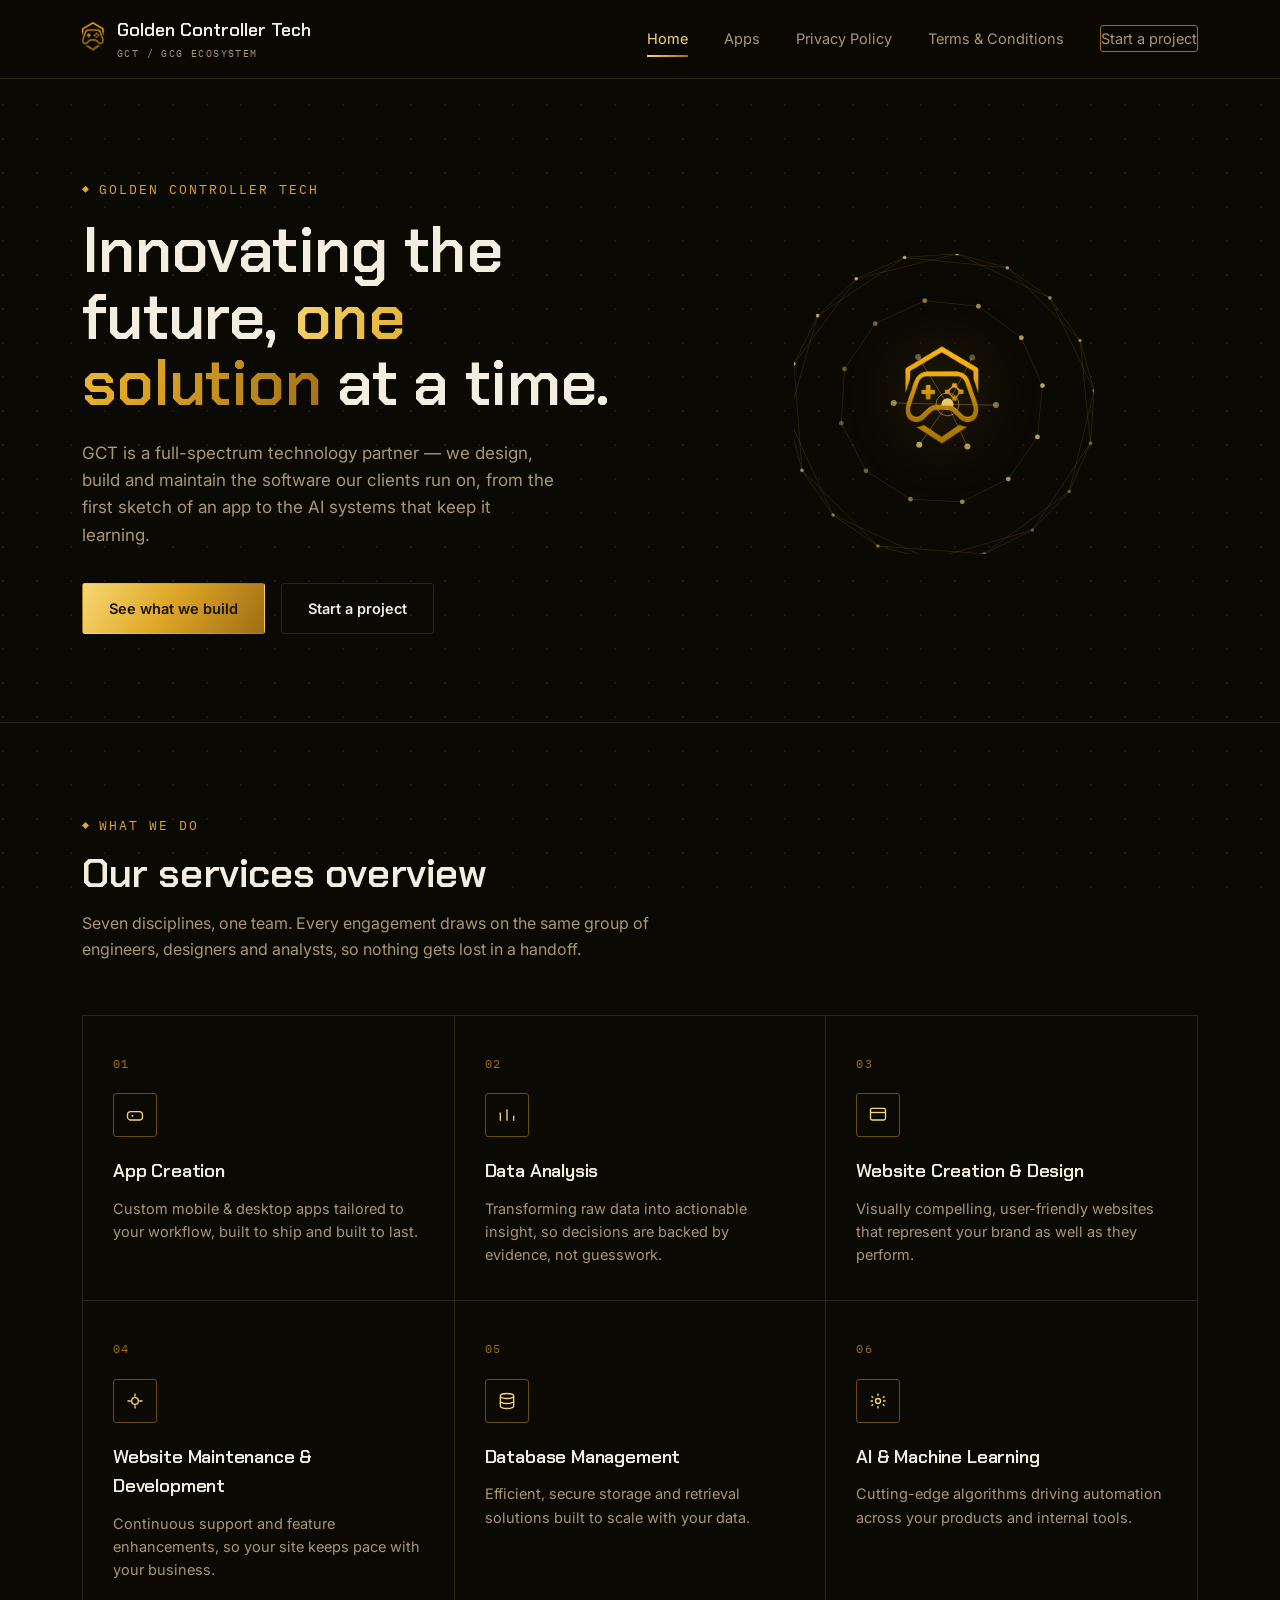
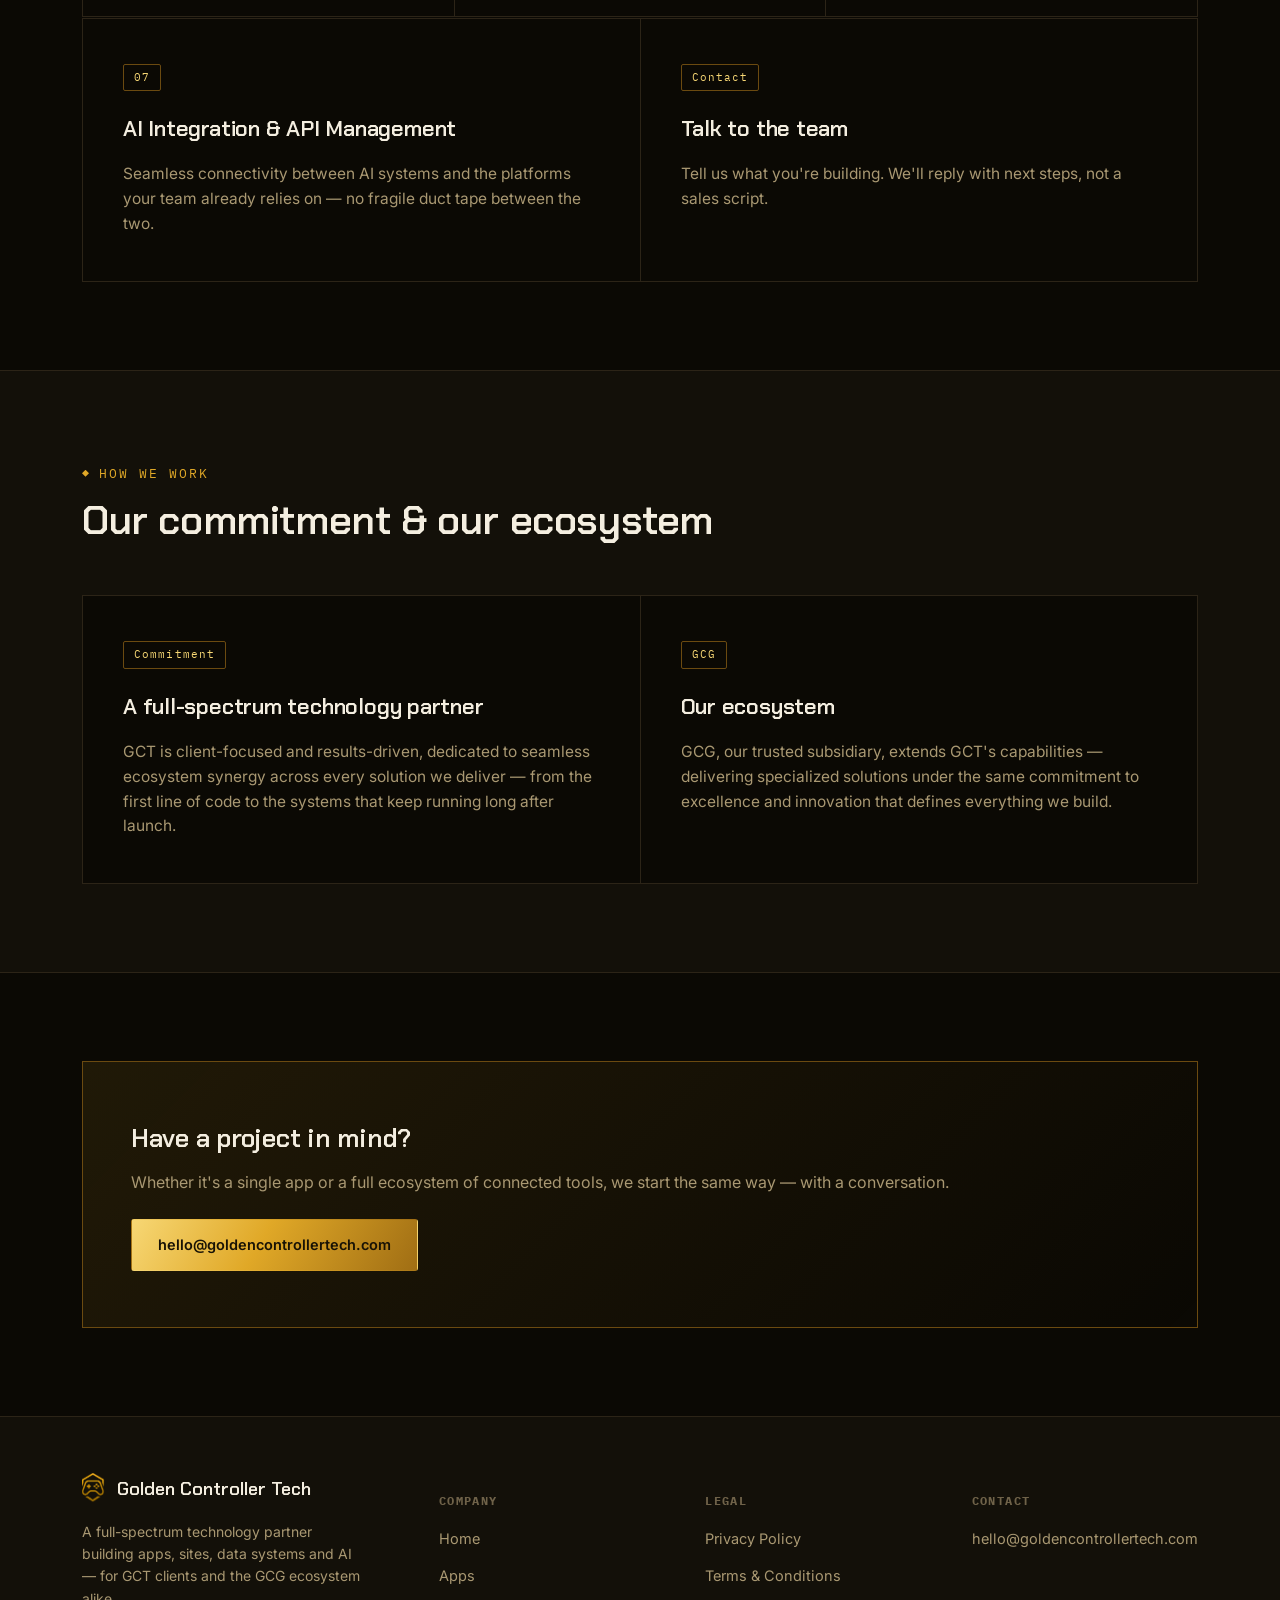
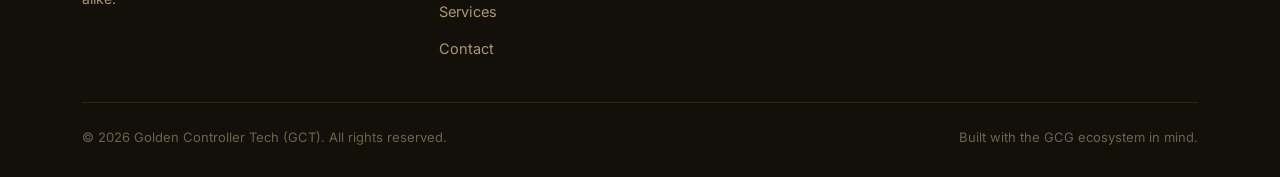
==== index.html @ 51c5464f "Initial site upload" ====
<!DOCTYPE html>
<html lang="en">
<head>
<meta charset="UTF-8">
<meta name="viewport" content="width=device-width, initial-scale=1.0">
<title>Golden Controller Tech — Innovating the Future, One Solution at a Time</title>
<meta name="description" content="Golden Controller Tech (GCT) is a full-spectrum technology partner building apps, websites, data systems and AI solutions.">
<link rel="icon" href="assets/mark.png">
<link rel="preconnect" href="https://fonts.googleapis.com">
<link href="https://fonts.googleapis.com/css2?family=Chakra+Petch:wght@500;600;700&family=Inter:wght@400;500;600;700&family=IBM+Plex+Mono:wght@400;500&display=swap" rel="stylesheet">
<link rel="stylesheet" href="style.css">
</head>
<body>

<header class="site-header">
  <nav class="nav">
    <a href="index.html" class="brand">
      <img src="assets/mark.png" alt="GCT mark">
      <span>Golden Controller Tech<span class="brand-sub">GCT / GCG ECOSYSTEM</span></span>
    </a>
    <button class="nav-toggle" aria-label="Toggle menu" aria-expanded="false">☰</button>
    <ul class="nav-links">
      <li><a href="index.html" class="active">Home</a></li>
      <li><a href="apps.html">Apps</a></li>
      <li><a href="privacy.html">Privacy Policy</a></li>
      <li><a href="terms.html">Terms &amp; Conditions</a></li>
      <li><a href="#contact" class="nav-cta">Start a project</a></li>
    </ul>
  </nav>
</header>

<main>

  <!-- HERO -->
  <section class="hero">
    <div class="container hero-grid">
      <div class="hero-copy">
        <span class="eyebrow">Golden Controller Tech</span>
        <h1>Innovating the future, <em>one solution</em> at a time.</h1>
        <p>GCT is a full-spectrum technology partner — we design, build and maintain the software our clients run on, from the first sketch of an app to the AI systems that keep it learning.</p>
        <div class="hero-actions">
          <a href="apps.html" class="btn btn-primary">See what we build</a>
          <a href="#contact" class="btn btn-ghost">Start a project</a>
        </div>
      </div>
      <div class="hero-stage" aria-hidden="true">
        <canvas id="lattice"></canvas>
        <img src="assets/mark.png" alt="" class="stage-mark">
      </div>
    </div>
  </section>

  <!-- SERVICES -->
  <section class="section" id="services">
    <div class="container">
      <div class="section-head reveal">
        <span class="eyebrow">What we do</span>
        <h2>Our services overview</h2>
        <p>Seven disciplines, one team. Every engagement draws on the same group of engineers, designers and analysts, so nothing gets lost in a handoff.</p>
      </div>

      <div class="card-grid reveal">
        <div class="card">
          <span class="card-index">01</span>
          <div class="card-icon">
            <svg width="20" height="20" viewBox="0 0 24 24" fill="none" stroke="currentColor" stroke-width="1.6"><rect x="3" y="8" width="18" height="10" rx="4"/><path d="M8 13h2M9 12v2M15 13h.01M17.5 11.5h.01"/></svg>
          </div>
          <h3>App Creation</h3>
          <p>Custom mobile &amp; desktop apps tailored to your workflow, built to ship and built to last.</p>
        </div>
        <div class="card">
          <span class="card-index">02</span>
          <div class="card-icon">
            <svg width="20" height="20" viewBox="0 0 24 24" fill="none" stroke="currentColor" stroke-width="1.6"><path d="M4 19V9M12 19V5M20 19v-6"/></svg>
          </div>
          <h3>Data Analysis</h3>
          <p>Transforming raw data into actionable insight, so decisions are backed by evidence, not guesswork.</p>
        </div>
        <div class="card">
          <span class="card-index">03</span>
          <div class="card-icon">
            <svg width="20" height="20" viewBox="0 0 24 24" fill="none" stroke="currentColor" stroke-width="1.6"><rect x="3" y="4" width="18" height="14" rx="2"/><path d="M3 9h18"/></svg>
          </div>
          <h3>Website Creation &amp; Design</h3>
          <p>Visually compelling, user-friendly websites that represent your brand as well as they perform.</p>
        </div>
        <div class="card">
          <span class="card-index">04</span>
          <div class="card-icon">
            <svg width="20" height="20" viewBox="0 0 24 24" fill="none" stroke="currentColor" stroke-width="1.6"><path d="M12 3v4M12 17v4M3 12h4M17 12h4"/><circle cx="12" cy="12" r="4"/></svg>
          </div>
          <h3>Website Maintenance &amp; Development</h3>
          <p>Continuous support and feature enhancements, so your site keeps pace with your business.</p>
        </div>
        <div class="card">
          <span class="card-index">05</span>
          <div class="card-icon">
            <svg width="20" height="20" viewBox="0 0 24 24" fill="none" stroke="currentColor" stroke-width="1.6"><ellipse cx="12" cy="6" rx="8" ry="3"/><path d="M4 6v6c0 1.7 3.6 3 8 3s8-1.3 8-3V6M4 12v6c0 1.7 3.6 3 8 3s8-1.3 8-3v-6"/></svg>
          </div>
          <h3>Database Management</h3>
          <p>Efficient, secure storage and retrieval solutions built to scale with your data.</p>
        </div>
        <div class="card">
          <span class="card-index">06</span>
          <div class="card-icon">
            <svg width="20" height="20" viewBox="0 0 24 24" fill="none" stroke="currentColor" stroke-width="1.6"><circle cx="12" cy="12" r="3"/><path d="M12 3v3M12 18v3M4.2 6.2l2 2M17.8 15.8l2 2M3 12h3M18 12h3M4.2 17.8l2-2M17.8 8.2l2-2"/></svg>
          </div>
          <h3>AI &amp; Machine Learning</h3>
          <p>Cutting-edge algorithms driving automation across your products and internal tools.</p>
        </div>
      </div>

      <div class="split reveal" style="margin-top:1px;">
        <div class="split-panel">
          <span class="tag">07</span>
          <h3>AI Integration &amp; API Management</h3>
          <p>Seamless connectivity between AI systems and the platforms your team already relies on — no fragile duct tape between the two.</p>
        </div>
        <div class="split-panel">
          <span class="tag">Contact</span>
          <h3>Talk to the team</h3>
          <p>Tell us what you're building. We'll reply with next steps, not a sales script.</p>
        </div>
      </div>
    </div>
  </section>

  <!-- ECOSYSTEM -->
  <section class="section section-alt" id="ecosystem">
    <div class="container">
      <div class="section-head reveal">
        <span class="eyebrow">How we work</span>
        <h2>Our commitment &amp; our ecosystem</h2>
      </div>
      <div class="split reveal">
        <div class="split-panel">
          <span class="tag">Commitment</span>
          <h3>A full-spectrum technology partner</h3>
          <p>GCT is client-focused and results-driven, dedicated to seamless ecosystem synergy across every solution we deliver — from the first line of code to the systems that keep running long after launch.</p>
        </div>
        <div class="split-panel">
          <span class="tag">GCG</span>
          <h3>Our ecosystem</h3>
          <p>GCG, our trusted subsidiary, extends GCT's capabilities — delivering specialized solutions under the same commitment to excellence and innovation that defines everything we build.</p>
        </div>
      </div>
    </div>
  </section>

  <!-- CTA -->
  <section class="section" id="contact">
    <div class="container">
      <div class="cta-banner reveal">
        <div>
          <h3>Have a project in mind?</h3>
          <p>Whether it's a single app or a full ecosystem of connected tools, we start the same way — with a conversation.</p>
        </div>
        <a href="mailto:hello@goldencontrollertech.com" class="btn btn-primary">hello@goldencontrollertech.com</a>
      </div>
    </div>
  </section>

</main>

<footer class="site-footer">
  <div class="container">
    <div class="footer-top">
      <div class="footer-brand">
        <a href="index.html" class="brand"><img src="assets/mark.png" alt="GCT mark"><span>Golden Controller Tech</span></a>
        <p>A full-spectrum technology partner building apps, sites, data systems and AI — for GCT clients and the GCG ecosystem alike.</p>
      </div>
      <div class="footer-col">
        <h5>Company</h5>
        <ul>
          <li><a href="index.html">Home</a></li>
          <li><a href="apps.html">Apps</a></li>
          <li><a href="index.html#services">Services</a></li>
          <li><a href="index.html#contact">Contact</a></li>
        </ul>
      </div>
      <div class="footer-col">
        <h5>Legal</h5>
        <ul>
          <li><a href="privacy.html">Privacy Policy</a></li>
          <li><a href="terms.html">Terms &amp; Conditions</a></li>
        </ul>
      </div>
      <div class="footer-col">
        <h5>Contact</h5>
        <ul>
          <li><a href="mailto:hello@goldencontrollertech.com">hello@goldencontrollertech.com</a></li>
        </ul>
      </div>
    </div>
    <div class="footer-bottom">
      <p>© 2026 Golden Controller Tech (GCT). All rights reserved.</p>
      <p>Built with the GCG ecosystem in mind.</p>
    </div>
  </div>
</footer>

<script src="script.js"></script>
</body>
</html>
---- style.css ----
/* ==========================================================================
   Golden Controller Tech — design tokens
   ========================================================================== */
:root{
  --bg:            #0b0904;
  --bg-alt:        #131009;
  --bg-raise:      #1b1610;
  --line:          #2c2417;
  --gold-1:        #f7d774;
  --gold-2:        #e0a827;
  --gold-3:        #a06e14;
  --gold-deep:     #6b4a10;
  --cream:         #f4eee0;
  --muted:         #a99872;
  --muted-dim:     #6f6249;
  --ok:            #d7b45a;

  --font-display:  'Chakra Petch', 'Space Grotesk', sans-serif;
  --font-body:     'Inter', -apple-system, BlinkMacSystemFont, sans-serif;
  --font-mono:     'IBM Plex Mono', monospace;

  --gold-gradient: linear-gradient(120deg, var(--gold-1) 0%, var(--gold-2) 45%, var(--gold-3) 100%);
  --container: 1180px;
}

*,*::before,*::after{ box-sizing:border-box; }
html{ scroll-behavior:smooth; }
body{
  margin:0;
  background:var(--bg);
  color:var(--cream);
  font-family:var(--font-body);
  font-size:16px;
  line-height:1.6;
  -webkit-font-smoothing:antialiased;
  overflow-x:hidden;
}
body::before{
  content:"";
  position:fixed; inset:0;
  background-image:
    radial-gradient(circle at 3px 3px, rgba(224,168,39,0.10) 1.2px, transparent 1.2px);
  background-size:34px 34px;
  pointer-events:none;
  z-index:0;
}
img{ max-width:100%; display:block; }
a{ color:inherit; text-decoration:none; }
h1,h2,h3,h4{
  font-family:var(--font-display);
  font-weight:600;
  letter-spacing:-0.01em;
  margin:0;
  color:var(--cream);
}
p{ margin:0; }
ul{ margin:0; padding:0; }
.container{
  max-width:var(--container);
  margin:0 auto;
  padding:0 32px;
  position:relative;
  z-index:1;
}
::selection{ background:var(--gold-2); color:#1a1305; }
:focus-visible{
  outline:2px solid var(--gold-1);
  outline-offset:3px;
  border-radius:2px;
}

/* Reduced motion */
@media (prefers-reduced-motion: reduce){
  *{ animation-duration:0.01ms !important; animation-iteration-count:1 !important; transition-duration:0.01ms !important; scroll-behavior:auto !important; }
}

/* ---------- eyebrow / labels ---------- */
.eyebrow{
  font-family:var(--font-mono);
  font-size:12.5px;
  letter-spacing:0.16em;
  text-transform:uppercase;
  color:var(--gold-2);
  display:inline-flex;
  align-items:center;
  gap:10px;
}
.eyebrow::before{
  content:"";
  width:7px; height:7px;
  background:var(--gold-2);
  clip-path:polygon(50% 0,100% 50%,50% 100%,0 50%);
  display:inline-block;
}

/* ---------- header ---------- */
.site-header{
  position:sticky; top:0; z-index:50;
  background:rgba(11,9,4,0.82);
  backdrop-filter:blur(10px);
  border-bottom:1px solid var(--line);
}
.nav{
  display:flex;
  align-items:center;
  justify-content:space-between;
  padding:16px 32px;
  max-width:var(--container);
  margin:0 auto;
}
.brand{
  display:flex; align-items:center; gap:12px;
  font-family:var(--font-display);
  font-size:18px;
  font-weight:600;
  color:var(--cream);
}
.brand img{ height:34px; width:auto; }
.brand .brand-sub{
  display:block;
  font-family:var(--font-mono);
  font-size:10px;
  letter-spacing:0.14em;
  color:var(--muted);
  font-weight:400;
  margin-top:1px;
}
.nav-links{
  display:flex;
  gap:36px;
  list-style:none;
  align-items:center;
}
.nav-links a{
  font-size:14.5px;
  color:var(--muted);
  position:relative;
  padding:4px 0;
  transition:color .2s ease;
}
.nav-links a:hover{ color:var(--cream); }
.nav-links a.active{ color:var(--gold-1); }
.nav-links a.active::after{
  content:"";
  position:absolute; left:0; right:0; bottom:-6px;
  height:2px; background:var(--gold-gradient);
}
.nav-cta{
  border:1px solid var(--gold-3);
  padding:9px 18px;
  border-radius:3px;
  font-size:13.5px;
  color:var(--gold-1);
  transition:all .2s ease;
  white-space:nowrap;
}
.nav-cta:hover{ background:var(--gold-2); color:#171205; border-color:var(--gold-2); }
.nav-toggle{
  display:none;
  background:none; border:1px solid var(--line); border-radius:3px;
  width:40px; height:40px;
  color:var(--cream);
  cursor:pointer;
  align-items:center; justify-content:center;
}

@media (max-width:860px){
  .nav-toggle{ display:flex; }
  .nav-links{
    position:fixed; top:67px; left:0; right:0;
    background:var(--bg-alt);
    border-bottom:1px solid var(--line);
    flex-direction:column;
    align-items:flex-start;
    gap:0;
    padding:8px 32px 20px;
    transform:translateY(-8px);
    opacity:0;
    pointer-events:none;
    transition:all .22s ease;
  }
  .nav-links.open{ transform:translateY(0); opacity:1; pointer-events:auto; }
  .nav-links li{ width:100%; }
  .nav-links a{ display:block; padding:12px 0; border-bottom:1px solid var(--line); width:100%; }
  .nav-links .nav-cta{ margin-top:14px; display:inline-block; }
}

/* ---------- buttons ---------- */
.btn{
  display:inline-flex;
  align-items:center;
  gap:9px;
  padding:13px 26px;
  border-radius:3px;
  font-size:14.5px;
  font-weight:600;
  cursor:pointer;
  border:1px solid transparent;
  transition:transform .18s ease, box-shadow .18s ease, background .18s ease, color .18s ease;
}
.btn-primary{
  background:var(--gold-gradient);
  color:#181205;
}
.btn-primary:hover{ transform:translateY(-2px); box-shadow:0 10px 30px -8px rgba(224,168,39,0.55); }
.btn-ghost{
  border-color:var(--line);
  color:var(--cream);
}
.btn-ghost:hover{ border-color:var(--gold-3); color:var(--gold-1); }

/* ---------- hero node lattice (signature element) ---------- */
.hero{
  position:relative;
  padding:96px 0 88px;
  overflow:hidden;
  border-bottom:1px solid var(--line);
}
.hero-grid{
  display:grid;
  grid-template-columns:1.05fr 0.95fr;
  gap:48px;
  align-items:center;
}
.hero-copy h1{
  font-size:clamp(38px,5vw,64px);
  line-height:1.04;
  margin:18px 0 22px;
}
.hero-copy h1 em{
  font-style:normal;
  background:var(--gold-gradient);
  -webkit-background-clip:text;
  background-clip:text;
  color:transparent;
}
.hero-copy p{
  color:var(--muted);
  font-size:17px;
  max-width:480px;
  margin-bottom:34px;
}
.hero-actions{ display:flex; gap:16px; flex-wrap:wrap; }
.hero-stage{
  position:relative;
  aspect-ratio:1/1;
  max-width:460px;
  margin:0 auto;
}
.hero-stage canvas{ width:100%; height:100%; display:block; }
.hero-stage .stage-mark{
  position:absolute; top:50%; left:50%;
  transform:translate(-50%,-50%);
  width:26%;
  filter:drop-shadow(0 0 30px rgba(224,168,39,0.35));
}

@media (max-width:900px){
  .hero-grid{ grid-template-columns:1fr; }
  .hero-stage{ order:-1; max-width:300px; }
}

/* ---------- section scaffolding ---------- */
.section{ padding:88px 0; }
.section-alt{ background:var(--bg-alt); border-top:1px solid var(--line); border-bottom:1px solid var(--line); }
.section-head{
  max-width:640px;
  margin-bottom:52px;
}
.section-head h2{
  font-size:clamp(28px,3.4vw,40px);
  margin-top:14px;
  line-height:1.12;
}
.section-head p{
  color:var(--muted);
  margin-top:16px;
  font-size:16px;
}

/* ---------- service / app cards ---------- */
.card-grid{
  display:grid;
  grid-template-columns:repeat(3,1fr);
  gap:1px;
  background:var(--line);
  border:1px solid var(--line);
}
.card{
  background:var(--bg);
  padding:34px 30px;
  transition:background .2s ease;
  position:relative;
}
.card:hover{ background:var(--bg-raise); }
.card .card-index{
  font-family:var(--font-mono);
  font-size:12px;
  color:var(--gold-3);
  letter-spacing:0.1em;
}
.card .card-icon{
  width:44px; height:44px;
  margin:18px 0 20px;
  border:1px solid var(--gold-deep);
  border-radius:3px;
  display:flex; align-items:center; justify-content:center;
  color:var(--gold-1);
}
.card h3{ font-size:18.5px; margin-bottom:10px; }
.card p{ color:var(--muted); font-size:14.5px; }

@media (max-width:860px){ .card-grid{ grid-template-columns:1fr 1fr; } }
@media (max-width:560px){ .card-grid{ grid-template-columns:1fr; } }

/* ---------- ecosystem / split panel ---------- */
.split{
  display:grid;
  grid-template-columns:1fr 1fr;
  gap:1px;
  background:var(--line);
  border:1px solid var(--line);
}
.split-panel{
  background:var(--bg);
  padding:44px 40px;
}
.split-panel h3{ font-size:22px; margin:14px 0 16px; }
.split-panel p{ color:var(--muted); font-size:15.5px; }
.split-panel .tag{
  display:inline-block;
  font-family:var(--font-mono);
  font-size:11px;
  letter-spacing:0.1em;
  color:var(--gold-1);
  border:1px solid var(--gold-deep);
  padding:4px 10px;
  border-radius:2px;
  margin-bottom:6px;
}
@media (max-width:760px){ .split{ grid-template-columns:1fr; } }

/* ---------- process steps ---------- */
.steps{
  display:grid;
  grid-template-columns:repeat(4,1fr);
  gap:28px;
}
.step{ border-top:2px solid var(--gold-deep); padding-top:18px; }
.step .step-num{ font-family:var(--font-mono); color:var(--gold-2); font-size:13px; }
.step h4{ font-size:16.5px; margin:10px 0 8px; }
.step p{ color:var(--muted); font-size:14px; }
@media (max-width:860px){ .steps{ grid-template-columns:1fr 1fr; } }
@media (max-width:520px){ .steps{ grid-template-columns:1fr; } }

/* ---------- CTA banner ---------- */
.cta-banner{
  border:1px solid var(--gold-deep);
  background:linear-gradient(135deg, rgba(224,168,39,0.10), rgba(11,9,4,0));
  padding:56px 48px;
  display:flex;
  align-items:center;
  justify-content:space-between;
  gap:24px;
  flex-wrap:wrap;
}
.cta-banner h3{ font-size:26px; max-width:480px; }
.cta-banner p{ color:var(--muted); margin-top:10px; }

/* ---------- footer ---------- */
.site-footer{
  border-top:1px solid var(--line);
  padding:56px 0 30px;
  background:var(--bg-alt);
}
.footer-top{
  display:grid;
  grid-template-columns:1.4fr 1fr 1fr 1fr;
  gap:40px;
  padding-bottom:40px;
  border-bottom:1px solid var(--line);
}
.footer-brand .brand{ margin-bottom:14px; }
.footer-brand p{ color:var(--muted); font-size:14px; max-width:280px; }
.footer-col h5{
  font-family:var(--font-mono);
  font-size:11.5px;
  letter-spacing:0.12em;
  text-transform:uppercase;
  color:var(--muted-dim);
  margin-bottom:16px;
}
.footer-col ul{ list-style:none; display:flex; flex-direction:column; gap:11px; }
.footer-col a{ font-size:14.5px; color:var(--muted); transition:color .2s ease; }
.footer-col a:hover{ color:var(--gold-1); }
.footer-bottom{
  display:flex; justify-content:space-between; align-items:center;
  padding-top:24px; flex-wrap:wrap; gap:12px;
}
.footer-bottom p{ font-size:13px; color:var(--muted-dim); }
@media (max-width:800px){ .footer-top{ grid-template-columns:1fr 1fr; } }
@media (max-width:520px){ .footer-top{ grid-template-columns:1fr; } }

/* ---------- legal pages ---------- */
.legal-hero{
  padding:70px 0 40px;
  border-bottom:1px solid var(--line);
}
.legal-hero h1{ font-size:clamp(30px,4vw,44px); margin-top:14px; }
.legal-hero .updated{ color:var(--muted-dim); font-size:13.5px; margin-top:14px; font-family:var(--font-mono); }
.legal-body{
  max-width:760px;
  margin:0 auto;
  padding:64px 32px 100px;
}
.legal-body h2{
  font-size:21px;
  margin-top:46px;
  margin-bottom:14px;
  padding-top:10px;
  border-top:1px solid var(--line);
}
.legal-body h2:first-of-type{ border-top:none; padding-top:0; margin-top:0; }
.legal-body p, .legal-body li{ color:var(--muted); font-size:15.5px; margin-bottom:14px; }
.legal-body ul{ list-style:none; padding-left:0; margin-bottom:18px; }
.legal-body li{ padding-left:20px; position:relative; }
.legal-body li::before{
  content:"—";
  position:absolute; left:0; color:var(--gold-3);
}
.legal-toc{
  display:flex; flex-wrap:wrap; gap:10px 22px;
  margin-top:26px;
}
.legal-toc a{
  font-size:13px; color:var(--gold-2); font-family:var(--font-mono);
}
.legal-toc a:hover{ color:var(--gold-1); }

/* ---------- reveal on scroll ---------- */
.reveal{ opacity:0; transform:translateY(16px); transition:opacity .6s ease, transform .6s ease; }
.reveal.in{ opacity:1; transform:none; }
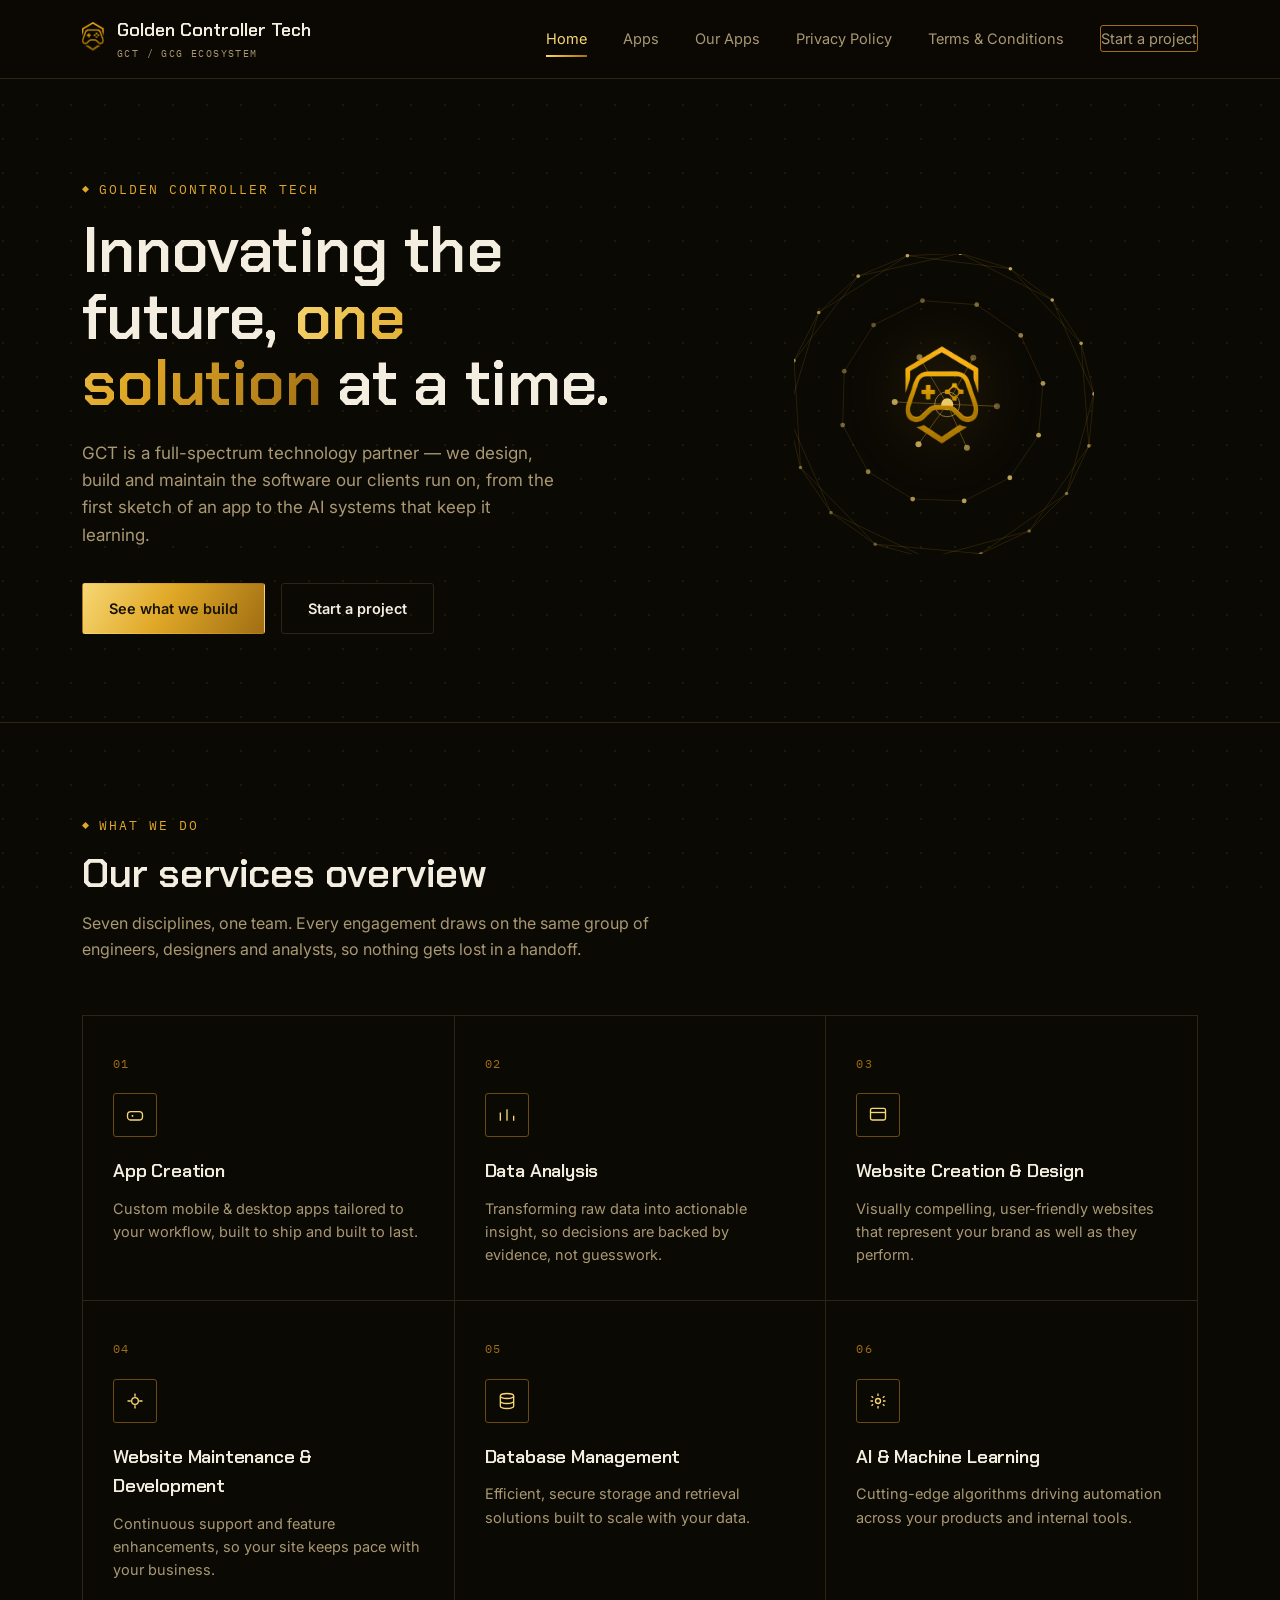
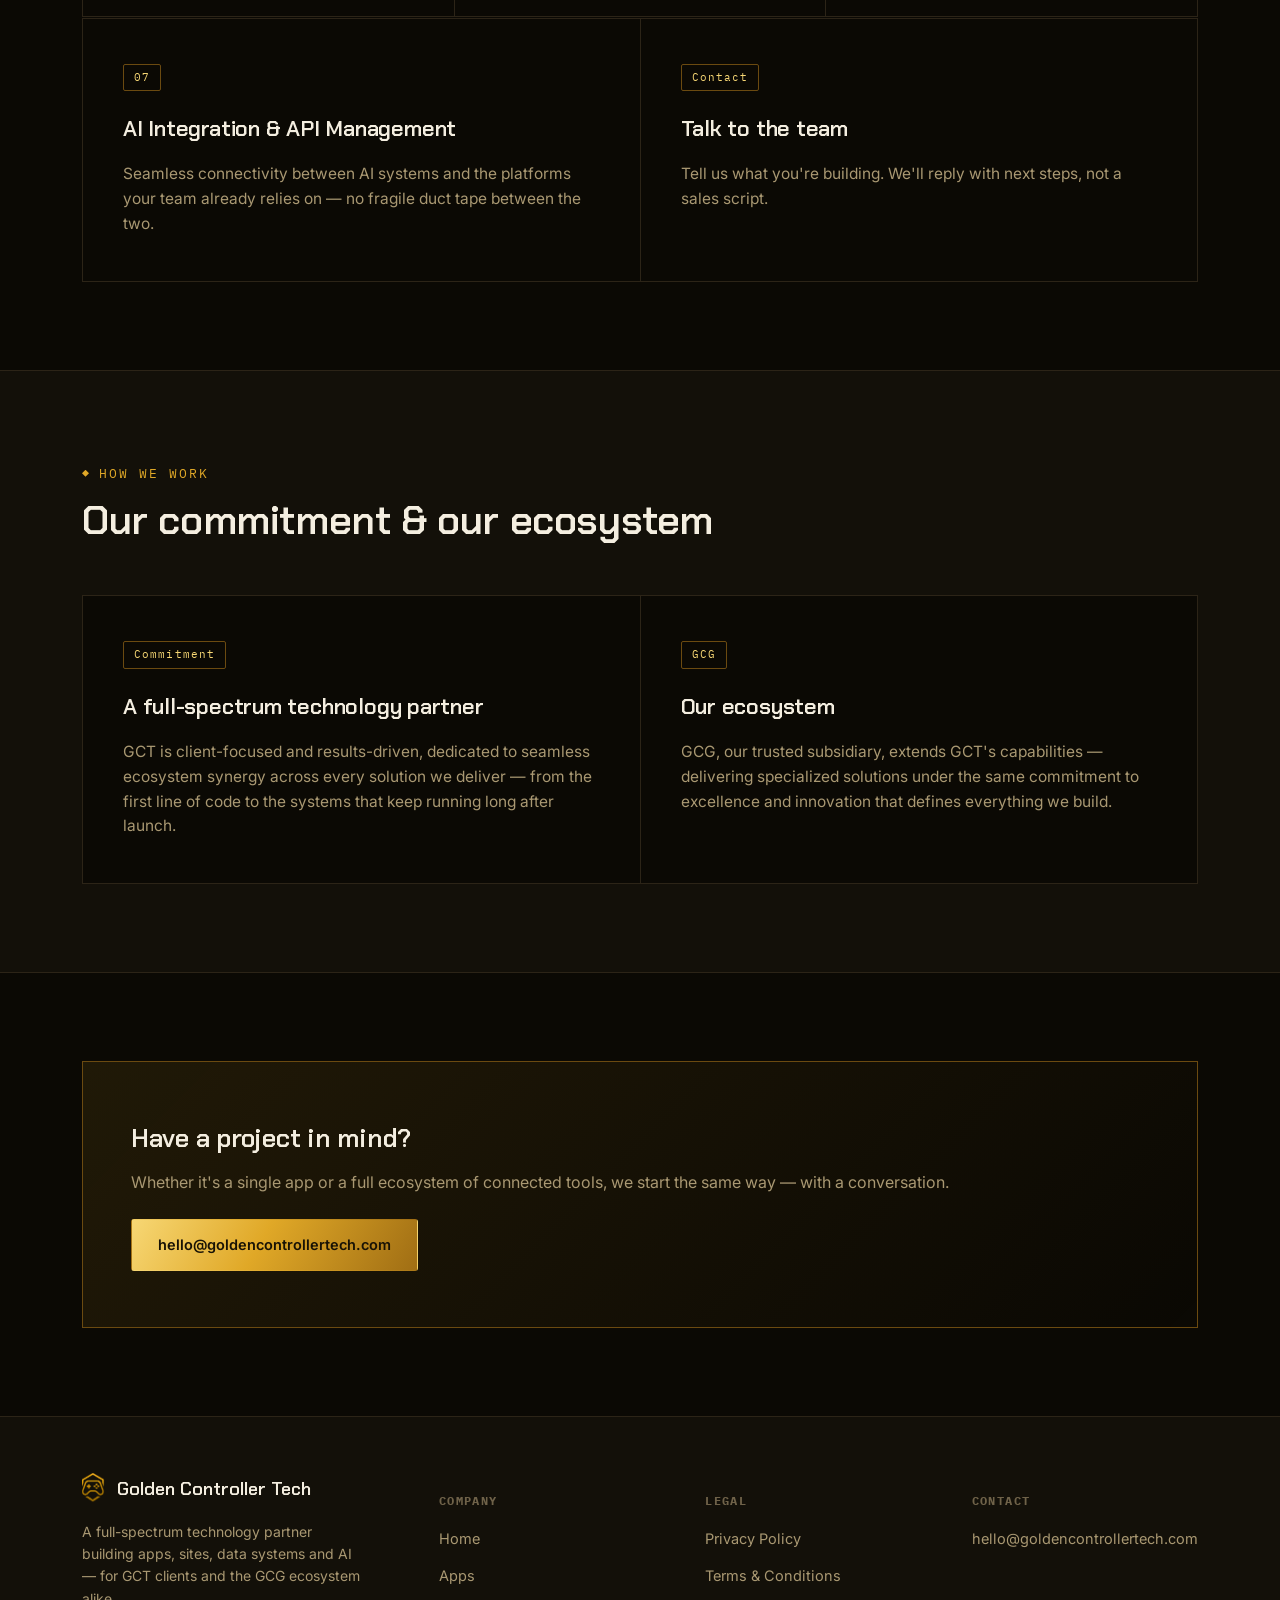
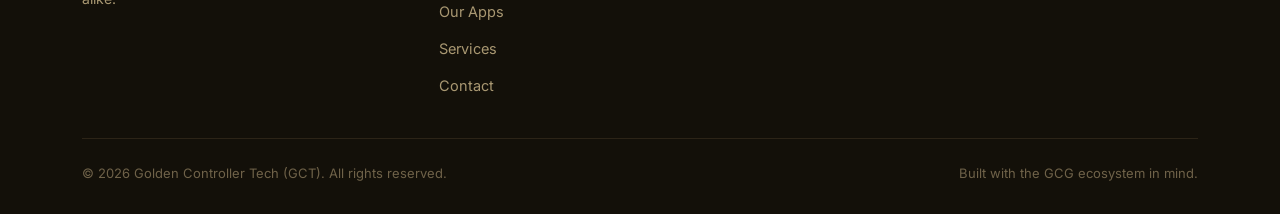
==== commit 31e404e8: "Add Our Apps page" ====
--- a/index.html
+++ b/index.html
@@ -22,6 +22,7 @@
     <ul class="nav-links">
       <li><a href="index.html" class="active">Home</a></li>
       <li><a href="apps.html">Apps</a></li>
+      <li><a href="our-apps.html">Our Apps</a></li>
       <li><a href="privacy.html">Privacy Policy</a></li>
       <li><a href="terms.html">Terms &amp; Conditions</a></li>
       <li><a href="#contact" class="nav-cta">Start a project</a></li>
@@ -174,6 +175,7 @@
         <ul>
           <li><a href="index.html">Home</a></li>
           <li><a href="apps.html">Apps</a></li>
+      <li><a href="our-apps.html">Our Apps</a></li>
           <li><a href="index.html#services">Services</a></li>
           <li><a href="index.html#contact">Contact</a></li>
         </ul>
--- a/style.css
+++ b/style.css
@@ -437,6 +437,100 @@
 }
 .legal-toc a:hover{ color:var(--gold-1); }
 
+/* ---------- our apps portfolio ---------- */
+.apps-portfolio-grid{
+  display:grid;
+  grid-template-columns:repeat(3,1fr);
+  gap:1px;
+  background:var(--line);
+  border:1px solid var(--line);
+}
+.app-card{
+  background:var(--bg);
+  padding:30px;
+  display:flex;
+  flex-direction:column;
+  transition:background .2s ease;
+}
+.app-card:hover{ background:var(--bg-raise); }
+.app-card-top{
+  display:flex;
+  align-items:center;
+  gap:14px;
+  margin-bottom:18px;
+}
+.app-card-icon{
+  width:56px; height:56px;
+  border:1px solid var(--gold-deep);
+  border-radius:12px;
+  overflow:hidden;
+  background:var(--bg-raise);
+  flex:none;
+  display:flex; align-items:center; justify-content:center;
+}
+.app-card-icon img{ width:100%; height:100%; object-fit:cover; }
+.app-card-title h3{ font-size:17px; margin-bottom:5px; }
+.status-pill{
+  display:inline-block;
+  font-family:var(--font-mono);
+  font-size:10.5px;
+  letter-spacing:0.08em;
+  text-transform:uppercase;
+  color:var(--gold-1);
+  border:1px solid var(--gold-deep);
+  padding:2px 8px;
+  border-radius:20px;
+}
+.app-card-tagline{
+  font-size:14.5px;
+  color:var(--cream);
+  margin-bottom:8px;
+  font-weight:500;
+}
+.app-card-desc{
+  font-size:14px;
+  color:var(--muted);
+  margin-bottom:20px;
+  flex:1;
+}
+.app-card-footer{
+  display:flex;
+  align-items:center;
+  justify-content:space-between;
+  gap:10px;
+  padding-top:16px;
+  border-top:1px solid var(--line);
+}
+.app-card-platform{
+  font-family:var(--font-mono);
+  font-size:11.5px;
+  color:var(--muted-dim);
+}
+.app-card-link{
+  font-size:13.5px;
+  font-weight:600;
+  color:var(--gold-1);
+  display:inline-flex;
+  align-items:center;
+  gap:6px;
+}
+.app-card-link:hover{ color:var(--gold-2); }
+.app-card-soon{
+  font-family:var(--font-mono);
+  font-size:11.5px;
+  color:var(--muted-dim);
+}
+.apps-empty{
+  border:1px dashed var(--line);
+  padding:56px 32px;
+  text-align:center;
+  color:var(--muted);
+}
+.apps-empty p{ max-width:420px; margin:0 auto; }
+
+@media (max-width:860px){ .apps-portfolio-grid{ grid-template-columns:1fr 1fr; } }
+@media (max-width:560px){ .apps-portfolio-grid{ grid-template-columns:1fr; } }
+
 /* ---------- reveal on scroll ---------- */
 .reveal{ opacity:0; transform:translateY(16px); transition:opacity .6s ease, transform .6s ease; }
 .reveal.in{ opacity:1; transform:none; }
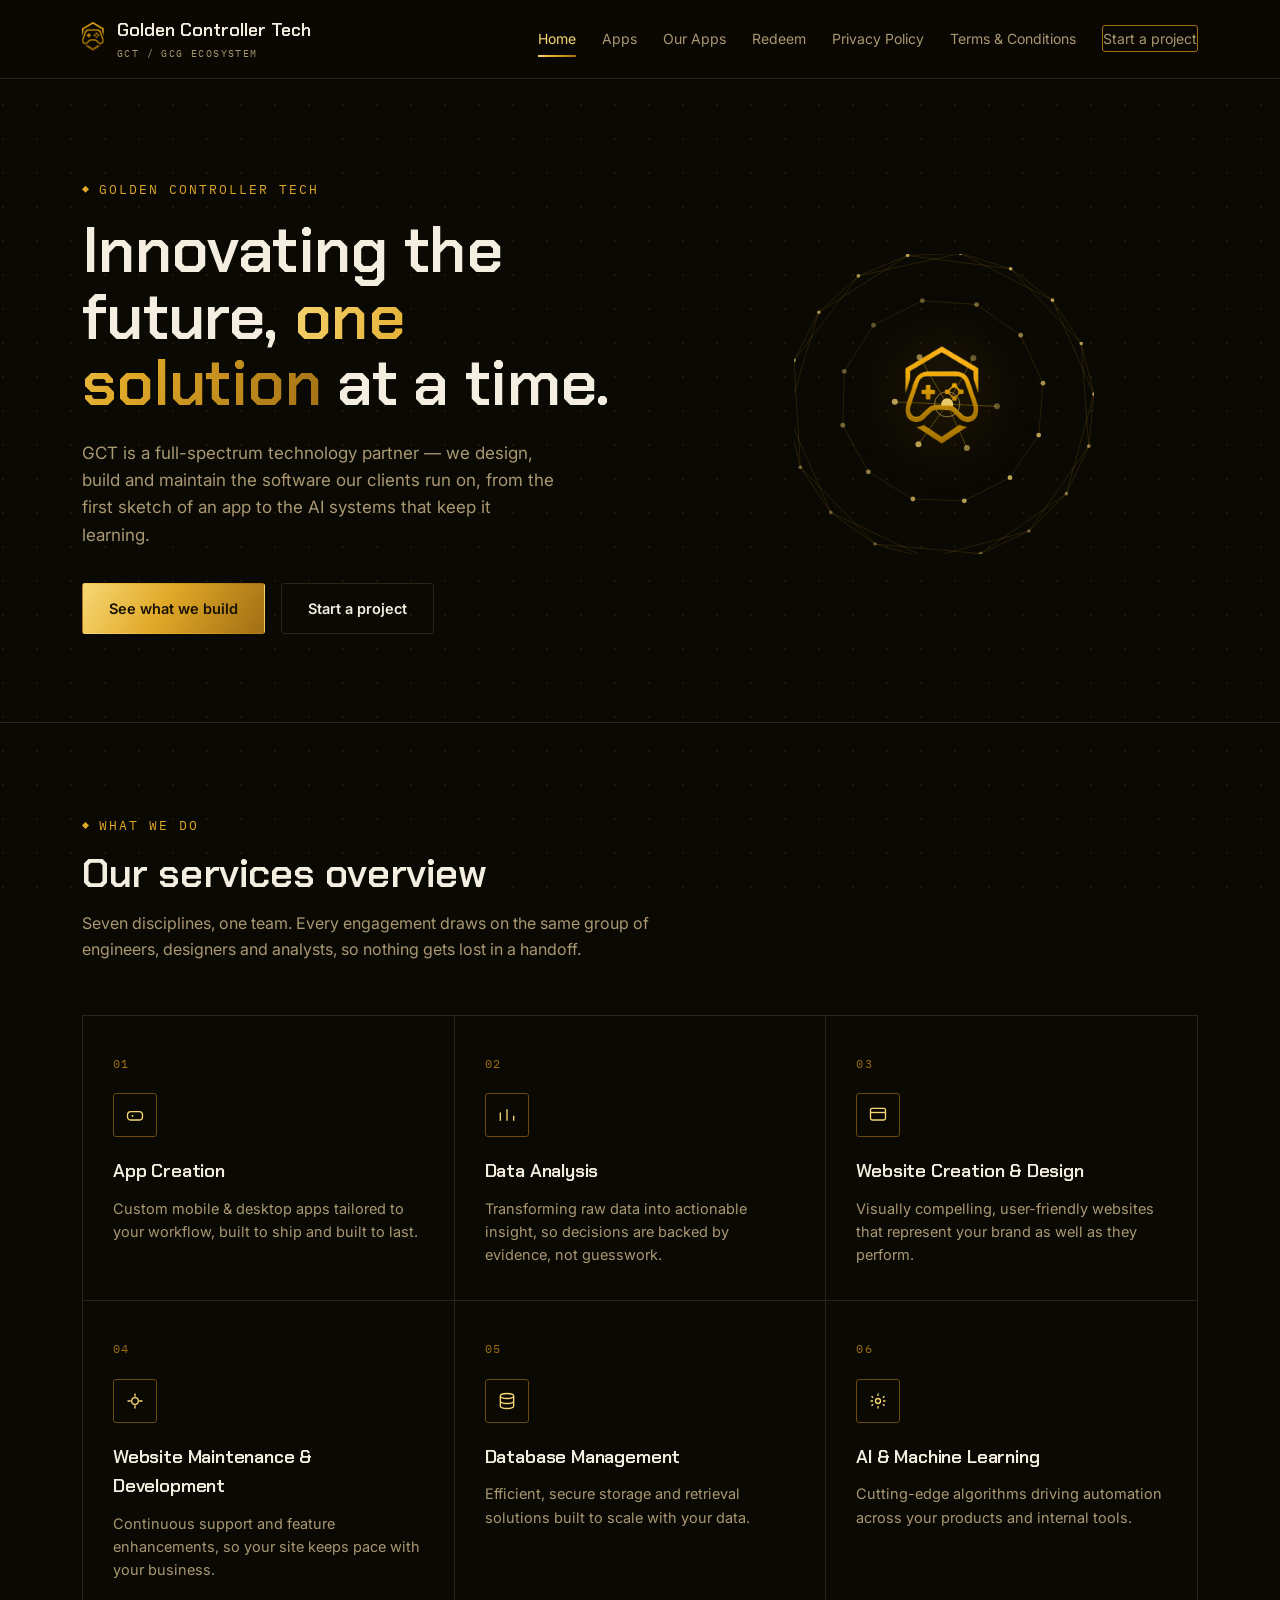
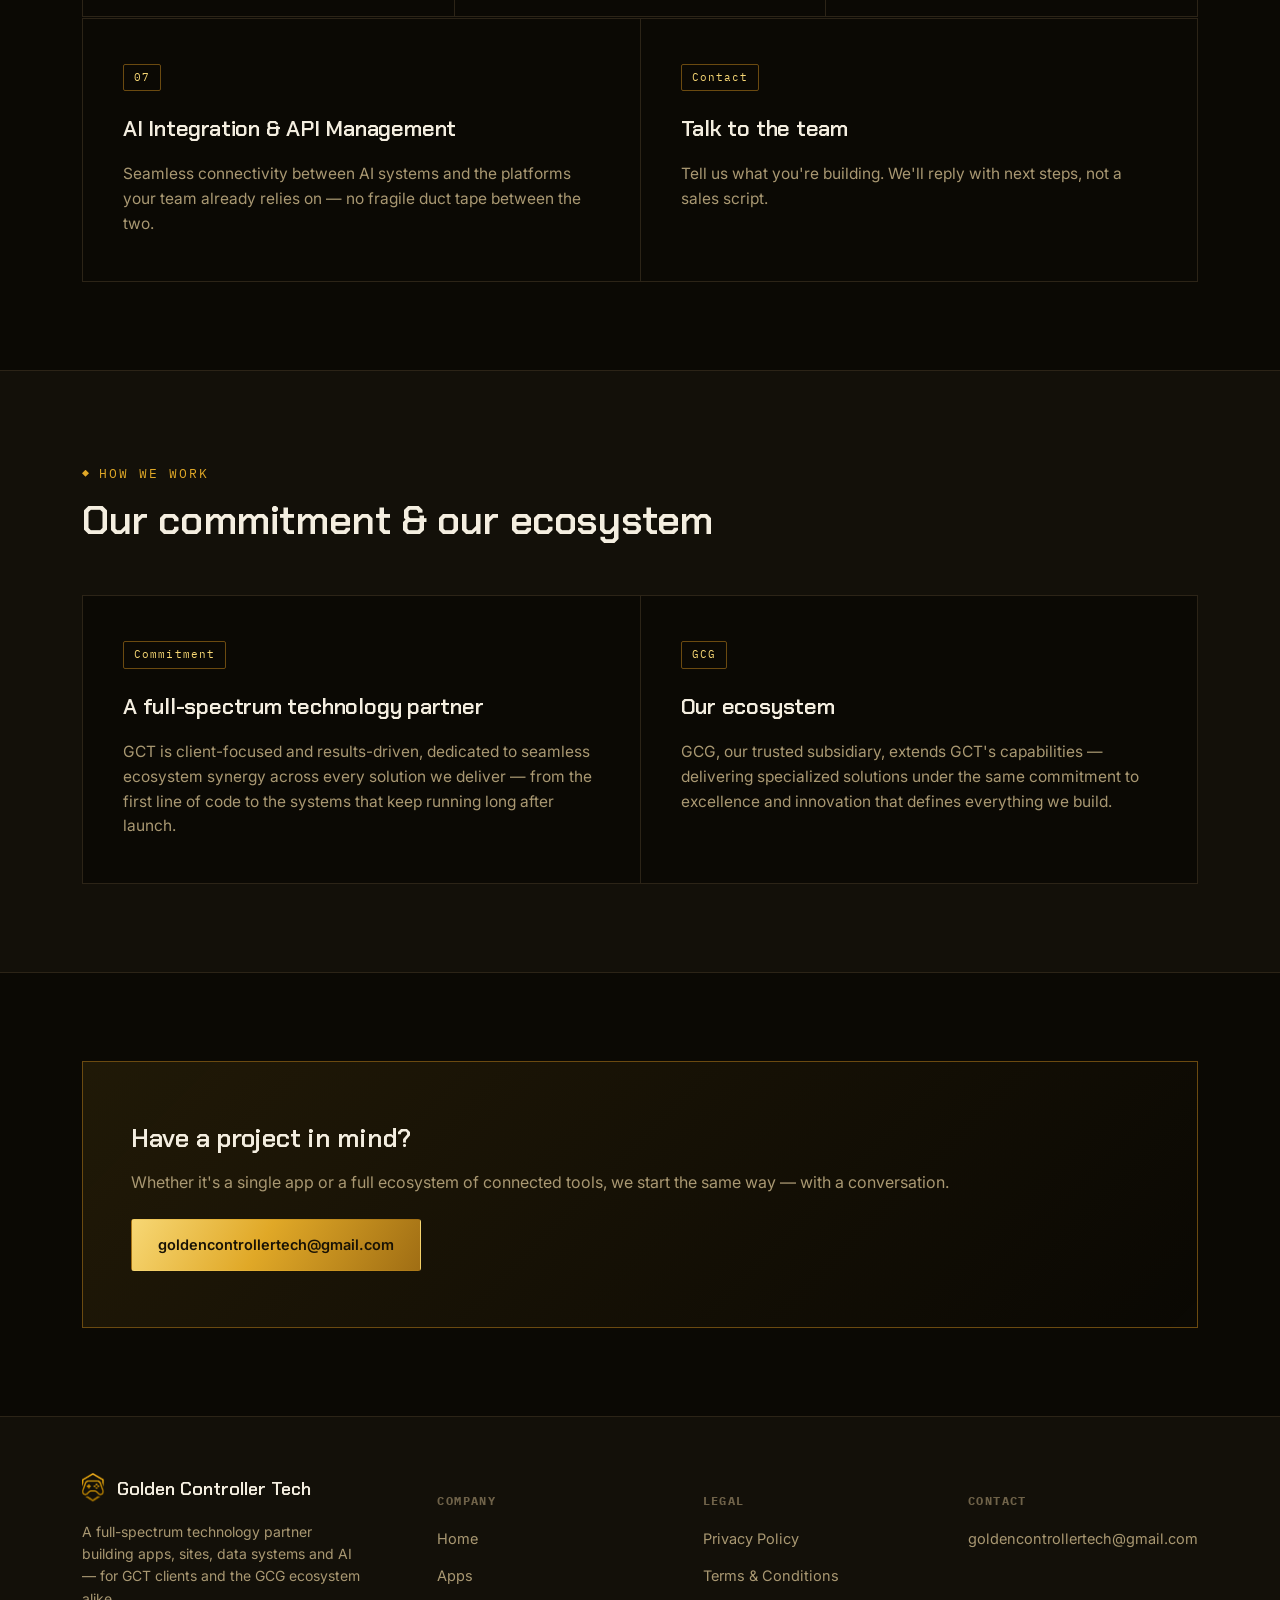
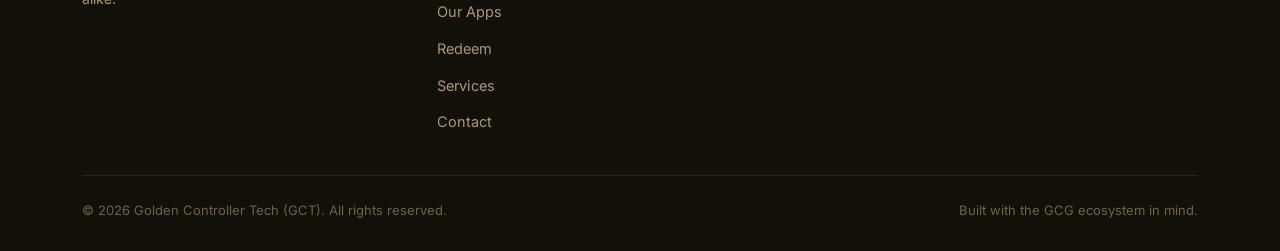
==== commit 31b3ea56: "Add photos to redeem store" ====
--- a/index.html
+++ b/index.html
@@ -23,6 +23,7 @@
       <li><a href="index.html" class="active">Home</a></li>
       <li><a href="apps.html">Apps</a></li>
       <li><a href="our-apps.html">Our Apps</a></li>
+          <li><a href="redeem.html">Redeem</a></li>
       <li><a href="privacy.html">Privacy Policy</a></li>
       <li><a href="terms.html">Terms &amp; Conditions</a></li>
       <li><a href="#contact" class="nav-cta">Start a project</a></li>
@@ -156,7 +157,7 @@
           <h3>Have a project in mind?</h3>
           <p>Whether it's a single app or a full ecosystem of connected tools, we start the same way — with a conversation.</p>
         </div>
-        <a href="mailto:hello@goldencontrollertech.com" class="btn btn-primary">hello@goldencontrollertech.com</a>
+        <a href="mailto:goldencontrollertech@gmail.com" class="btn btn-primary">goldencontrollertech@gmail.com</a>
       </div>
     </div>
   </section>
@@ -176,6 +177,7 @@
           <li><a href="index.html">Home</a></li>
           <li><a href="apps.html">Apps</a></li>
       <li><a href="our-apps.html">Our Apps</a></li>
+          <li><a href="redeem.html">Redeem</a></li>
           <li><a href="index.html#services">Services</a></li>
           <li><a href="index.html#contact">Contact</a></li>
         </ul>
@@ -190,7 +192,7 @@
       <div class="footer-col">
         <h5>Contact</h5>
         <ul>
-          <li><a href="mailto:hello@goldencontrollertech.com">hello@goldencontrollertech.com</a></li>
+          <li><a href="mailto:goldencontrollertech@gmail.com">goldencontrollertech@gmail.com</a></li>
         </ul>
       </div>
     </div>
--- a/style.css
+++ b/style.css
@@ -127,16 +127,17 @@
 }
 .nav-links{
   display:flex;
-  gap:36px;
+  gap:26px;
   list-style:none;
   align-items:center;
 }
 .nav-links a{
-  font-size:14.5px;
+  font-size:14px;
   color:var(--muted);
   position:relative;
   padding:4px 0;
   transition:color .2s ease;
+  white-space:nowrap;
 }
 .nav-links a:hover{ color:var(--cream); }
 .nav-links a.active{ color:var(--gold-1); }
@@ -162,6 +163,11 @@
   color:var(--cream);
   cursor:pointer;
   align-items:center; justify-content:center;
+}
+
+@media (max-width:1100px){
+  .nav-links{ gap:18px; }
+  .brand .brand-sub{ display:none; }
 }
 
 @media (max-width:860px){
@@ -531,6 +537,147 @@
 @media (max-width:860px){ .apps-portfolio-grid{ grid-template-columns:1fr 1fr; } }
 @media (max-width:560px){ .apps-portfolio-grid{ grid-template-columns:1fr; } }
 
+/* ---------- redeem store ---------- */
+.store-grid{
+  display:grid;
+  grid-template-columns:repeat(3,1fr);
+  gap:1px;
+  background:var(--line);
+  border:1px solid var(--line);
+}
+.store-card{
+  background:var(--bg);
+  padding:0 0 28px;
+  display:flex;
+  flex-direction:column;
+  transition:background .2s ease, transform .2s ease;
+}
+.store-card:hover{ background:var(--bg-raise); }
+.store-card-plate{
+  aspect-ratio:1/0.82;
+  margin:0 0 22px;
+  background:
+    radial-gradient(circle at 50% 30%, rgba(224,168,39,0.16), transparent 65%),
+    var(--bg-alt);
+  border-bottom:1px solid var(--line);
+  display:flex; align-items:center; justify-content:center;
+  position:relative;
+  overflow:hidden;
+}
+.store-card-plate::before{
+  content:"";
+  position:absolute; inset:0;
+  background-image:linear-gradient(rgba(224,168,39,0.06) 1px, transparent 1px),
+                    linear-gradient(90deg, rgba(224,168,39,0.06) 1px, transparent 1px);
+  background-size:22px 22px;
+  pointer-events:none;
+}
+.store-card-plate img{
+  position:relative; z-index:1;
+  width:100%; height:100%;
+  object-fit:cover;
+}
+.store-card-plate svg{
+  position:relative; z-index:1;
+  width:34%; height:34%;
+  color:var(--gold-1);
+  filter:drop-shadow(0 6px 18px rgba(224,168,39,0.25));
+}
+.store-card-body{ padding:0 28px; display:flex; flex-direction:column; flex:1; }
+.store-card h3{ font-size:18.5px; margin-bottom:10px; }
+.store-card-price{
+  display:inline-flex;
+  align-items:center;
+  gap:8px;
+  font-family:var(--font-mono);
+  font-size:15px;
+  color:var(--gold-1);
+  margin-bottom:22px;
+}
+.store-card-price .coin-dot{
+  width:9px; height:9px;
+  border-radius:50%;
+  background:var(--gold-gradient);
+  display:inline-block;
+  flex:none;
+}
+.redeem-btn{
+  margin-top:auto;
+  width:100%;
+  justify-content:center;
+}
+
+@media (max-width:860px){ .store-grid{ grid-template-columns:1fr 1fr; } }
+@media (max-width:560px){ .store-grid{ grid-template-columns:1fr; } }
+
+/* ---------- redeem modal ---------- */
+.redeem-modal-overlay{
+  position:fixed; inset:0;
+  background:rgba(6,5,2,0.78);
+  backdrop-filter:blur(4px);
+  display:flex; align-items:center; justify-content:center;
+  padding:20px;
+  z-index:200;
+  opacity:0; pointer-events:none;
+  transition:opacity .2s ease;
+}
+.redeem-modal-overlay.open{ opacity:1; pointer-events:auto; }
+.redeem-modal{
+  background:var(--bg-alt);
+  border:1px solid var(--gold-deep);
+  max-width:420px;
+  width:100%;
+  padding:36px 32px 30px;
+  position:relative;
+  transform:translateY(10px);
+  transition:transform .2s ease;
+}
+.redeem-modal-overlay.open .redeem-modal{ transform:translateY(0); }
+.redeem-modal-close{
+  position:absolute; top:14px; right:16px;
+  background:none; border:none;
+  color:var(--muted);
+  font-size:22px;
+  line-height:1;
+  cursor:pointer;
+}
+.redeem-modal-close:hover{ color:var(--gold-1); }
+.redeem-modal h3{ font-size:21px; margin:12px 0 6px; }
+.redeem-modal-cost{ color:var(--muted); font-size:14.5px; margin-bottom:22px; }
+.redeem-modal-cost strong{ color:var(--gold-1); }
+.redeem-modal label{
+  display:block;
+  font-family:var(--font-mono);
+  font-size:11.5px;
+  letter-spacing:0.08em;
+  text-transform:uppercase;
+  color:var(--muted-dim);
+  margin-bottom:8px;
+}
+.redeem-modal input[type="email"]{
+  width:100%;
+  background:var(--bg);
+  border:1px solid var(--line);
+  color:var(--cream);
+  padding:12px 14px;
+  font-family:var(--font-body);
+  font-size:14.5px;
+  border-radius:3px;
+  margin-bottom:20px;
+}
+.redeem-modal input[type="email"]:focus{
+  outline:none;
+  border-color:var(--gold-3);
+}
+.redeem-modal .btn{ width:100%; justify-content:center; }
+.redeem-modal-note{
+  margin-top:14px;
+  font-size:13.5px;
+  min-height:18px;
+}
+.redeem-modal-note.success{ color:var(--gold-1); }
+.redeem-modal-note.error{ color:#e88; }
+
 /* ---------- reveal on scroll ---------- */
 .reveal{ opacity:0; transform:translateY(16px); transition:opacity .6s ease, transform .6s ease; }
 .reveal.in{ opacity:1; transform:none; }
